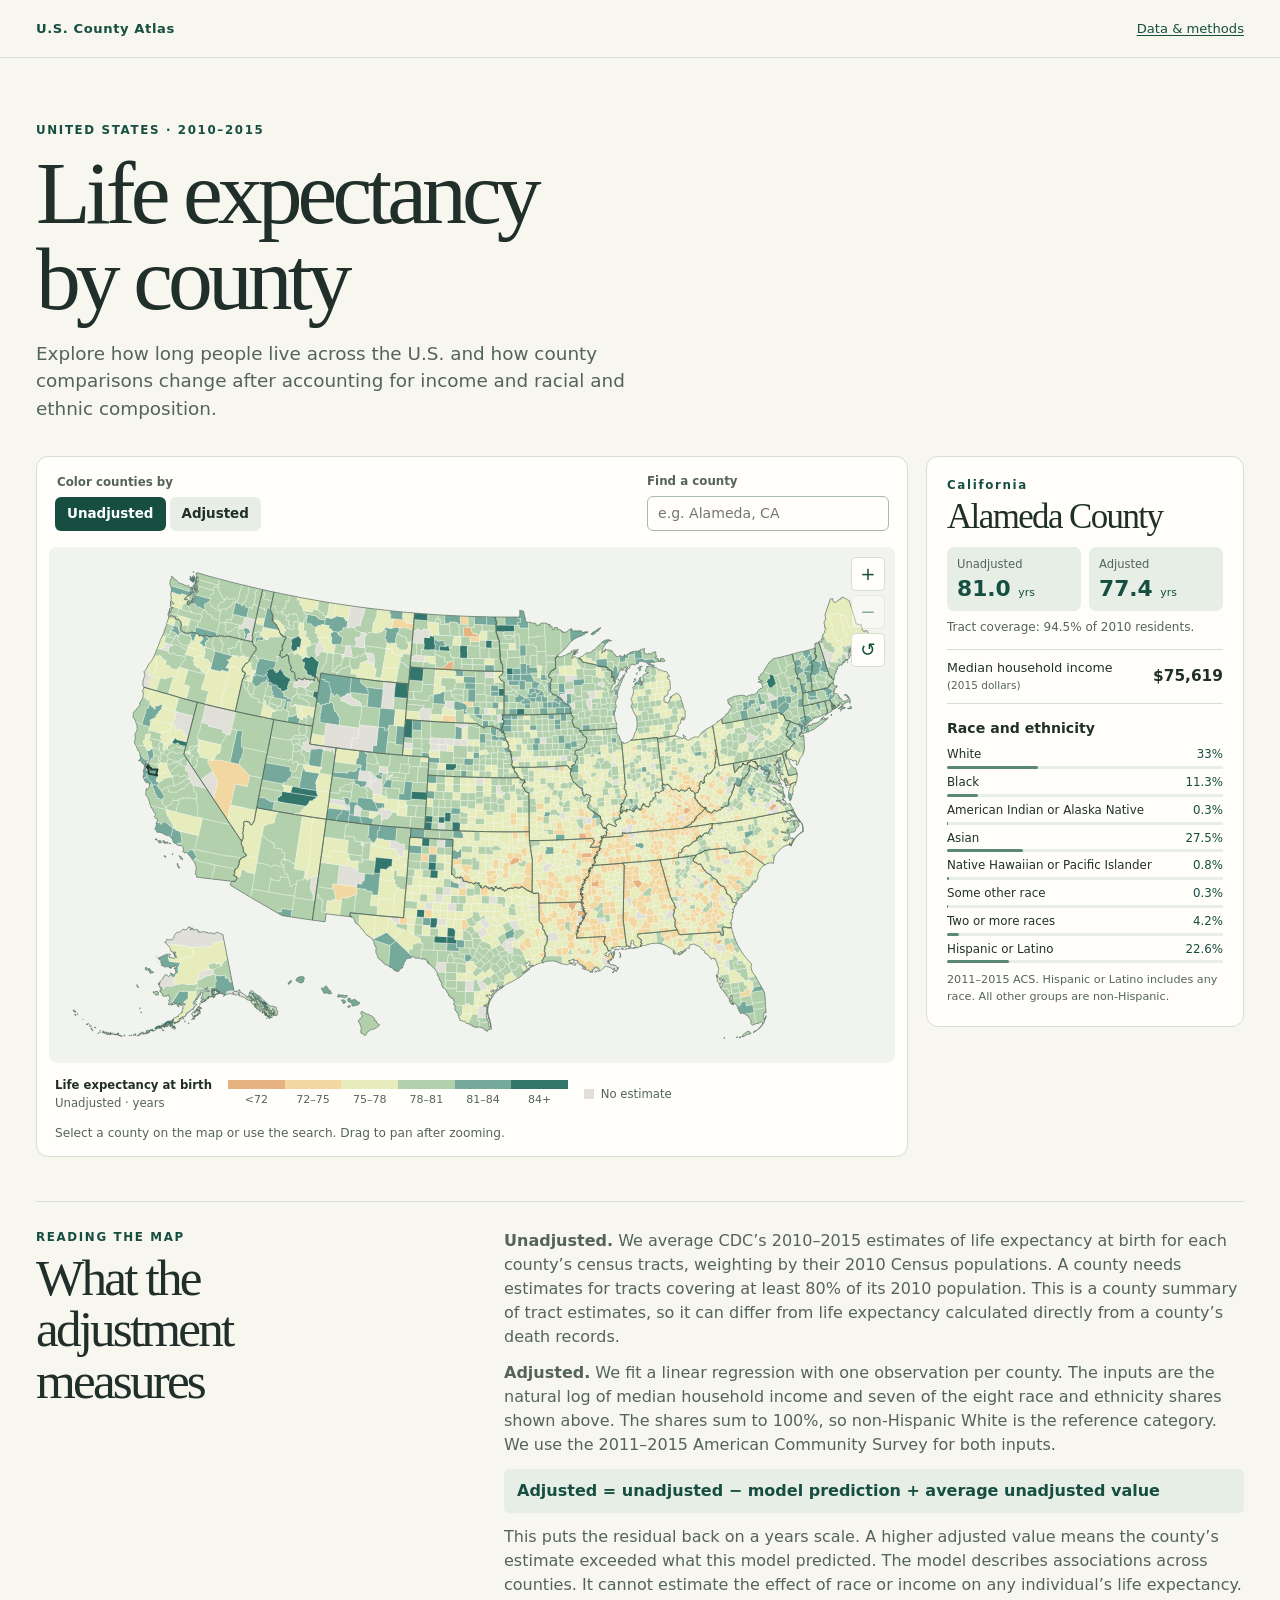
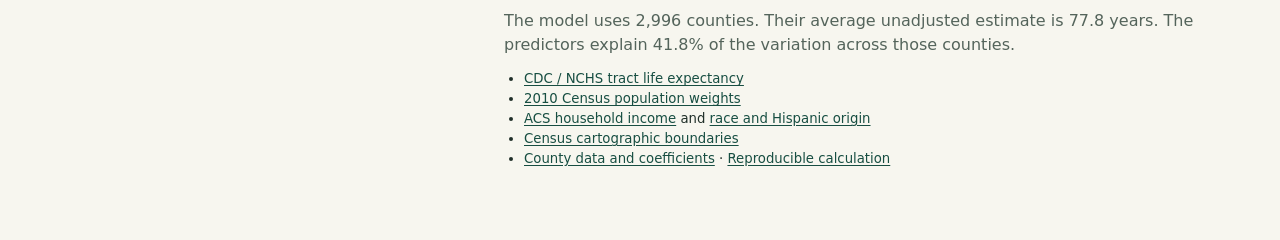
==== life-expectancies/index.html @ b8eef584 "Add interactive county life expectancy atlas" ====
<!doctype html>
<html lang="en">
<head>
  <meta charset="utf-8">
  <meta name="viewport" content="width=device-width, initial-scale=1">
  <meta name="description" content="Explore life expectancy, household income, and racial and ethnic composition across U.S. counties.">
  <title>Life Expectancy by County | U.S. County Atlas</title>
  <link rel="stylesheet" href="style.css">
  <script defer src="data/d3.min.js"></script>
  <script defer src="atlas.js"></script>
</head>
<body>
  <header class="masthead"><div class="frame masthead-inner">
    <a href="./" class="wordmark">U.S. County Atlas</a>
    <a href="#methods">Data &amp; methods</a>
  </div></header>
  <main class="frame">
    <header class="intro">
      <div class="eyebrow">UNITED STATES · 2010–2015</div>
      <h1>Life expectancy<br>by county</h1>
      <p>Explore how long people live across the U.S. and how county comparisons change after accounting for income and racial and ethnic composition.</p>
    </header>
    <div id="load-status" class="load" role="status">Loading county data…</div>
    <section id="explorer" class="explorer" aria-label="County explorer" hidden>
      <div class="map-panel">
        <div class="toolbar">
          <fieldset class="metric"><legend>Color counties by</legend>
            <label><input name="metric" type="radio" value="observed" checked><span>Unadjusted</span></label>
            <label><input name="metric" type="radio" value="adjusted"><span>Adjusted</span></label>
          </fieldset>
          <form id="find" class="search" role="search">
            <label for="query">Find a county</label>
            <input id="query" type="search" placeholder="e.g. Alameda, CA" autocomplete="off" spellcheck="false" aria-controls="results">
            <div id="results" class="results" hidden></div>
          </form>
        </div>
        <div id="map-shell" class="map-shell">
          <canvas id="map" aria-label="Map of U.S. counties. Click a county or use the county search to select one."></canvas>
          <div class="map-buttons" aria-label="Map zoom">
            <button type="button" id="zoom-in" aria-label="Zoom in">+</button>
            <button type="button" id="zoom-out" aria-label="Zoom out">−</button>
            <button type="button" id="reset" aria-label="Reset map view">↺</button>
          </div>
          <div id="tooltip" class="tooltip" hidden></div>
        </div>
        <div class="map-footer">
          <div><strong>Life expectancy at birth</strong><span id="legend-context">Unadjusted · years</span></div>
          <div id="legend" class="legend" aria-label="Map color scale"></div>
          <span class="no-data"><i></i> No estimate</span>
        </div>
        <p class="map-note">Select a county on the map or use the search. Drag to pan after zooming.</p>
      </div>
      <aside class="detail" aria-label="Selected county">
        <div id="profile" aria-live="polite"></div>
      </aside>
    </section>
    <section id="methods" class="methods">
      <div>
        <div class="eyebrow">READING THE MAP</div>
        <h2>What the adjustment measures</h2>
      </div>
      <div>
        <p><strong>Unadjusted.</strong> We average CDC’s 2010–2015 estimates of life expectancy at birth for each county’s census tracts, weighting by their 2010 Census populations. A county needs estimates for tracts covering at least 80% of its 2010 population. This is a county summary of tract estimates, so it can differ from life expectancy calculated directly from a county’s death records.</p>
        <p><strong>Adjusted.</strong> We fit a linear regression with one observation per county. The inputs are the natural log of median household income and seven of the eight race and ethnicity shares shown above. The shares sum to 100%, so non-Hispanic White is the reference category. We use the 2011–2015 American Community Survey for both inputs.</p>
        <p class="formula">Adjusted = unadjusted − model prediction + average unadjusted value</p>
        <p>This puts the residual back on a years scale. A higher adjusted value means the county’s estimate exceeded what this model predicted. The model describes associations across counties. It cannot estimate the effect of race or income on any individual’s life expectancy.</p>
        <p id="model-summary"></p>
        <ul class="sources">
          <li><a href="https://data.cdc.gov/d/5h56-n989">CDC / NCHS tract life expectancy</a></li>
          <li><a href="https://www.census.gov/geographies/reference-files/2010/geo/gazetter-file.html">2010 Census population weights</a></li>
          <li><a href="https://data.census.gov/table/ACSDT5Y2015.B19013">ACS household income</a> and <a href="https://data.census.gov/table/ACSDT5Y2015.B03002">race and Hispanic origin</a></li>
          <li><a href="https://www.census.gov/geographies/mapping-files/time-series/geo/cartographic-boundary.html">Census cartographic boundaries</a></li>
          <li><a href="data/county-data.json" download>County data and coefficients</a> · <a href="scripts/build_data.py">Reproducible calculation</a></li>
        </ul>
      </div>
    </section>
  </main>
</body>
</html>
---- life-expectancies/style.css ----
:root {
  color-scheme: light;
  --paper: #f7f6ef;
  --white: #fffefa;
  --ink: #202f29;
  --soft: #54645b;
  --line: #d7ded3;
  --forest: #174e42;
  --mint: #e6eee6;
  --missing: #e0dfd8;
  font: 16px/1.5 "Avenir Next", Avenir, system-ui, sans-serif;
}
*, *::before, *::after { box-sizing: border-box; }
body { margin: 0; background: var(--paper); color: var(--ink); }
[hidden] { display: none !important; }
button, input { font: inherit; }
button { cursor: pointer; }
a { color: var(--forest); text-underline-offset: .18em; }
:focus-visible { outline: 2px solid #28685a; outline-offset: 3px; }
.frame { width: min(1400px, 100% - 72px); margin: auto; }
.masthead { border-bottom: 1px solid var(--line); }
.masthead-inner { display: flex; justify-content: space-between; align-items: center; min-height: 57px; gap: 18px; }
.masthead-inner a { font-size: .82rem; color: var(--forest); }
.wordmark { text-decoration: none; font-weight: 750; letter-spacing: .045em; }
.intro { padding: clamp(32px, 5vw, 68px) 0 34px; }
.eyebrow { color: var(--forest); font-size: .74rem; font-weight: 750; letter-spacing: .14em; }
h1, h2 { font-family: Georgia, "Times New Roman", serif; font-weight: 400; letter-spacing: -.055em; }
h1 { margin: .11em 0 .2em; font-size: clamp(3.05rem, 7vw, 6.4rem); line-height: .96; }
.intro p { max-width: 620px; margin: 0; color: var(--soft); font-size: clamp(1rem, 1.7vw, 1.15rem); }
.explorer { display: grid; grid-template-columns: minmax(0, 1fr) minmax(278px, 318px); gap: 18px; align-items: start; }
.map-panel, .detail { border: 1px solid var(--line); border-radius: 12px; background: var(--white); }
.toolbar { display: flex; justify-content: space-between; align-items: end; flex-wrap: wrap; gap: 12px; padding: 16px 18px; }
.metric { padding: 0; margin: 0; border: none; display: flex; gap: 4px; }
.metric legend, .search label { display: block; margin-bottom: 5px; color: var(--soft); font-size: .74rem; font-weight: 700; }
.metric label { position: relative; }
.metric input { position: absolute; opacity: 0; inset: 0; width: 100%; height: 100%; margin: 0; cursor: pointer; }
.metric span { display: block; background: var(--mint); border-radius: 6px; padding: 7px 12px; font-size: .84rem; font-weight: 700; }
.metric input:checked + span { background: var(--forest); color: white; }
.metric input:focus-visible + span { outline: 2px solid var(--forest); outline-offset: 2px; }
.search { position: relative; flex: 0 1 242px; min-width: 195px; }
.search input { width: 100%; border: 1px solid #aab9ad; border-radius: 6px; padding: 6px 10px; color: var(--ink); background: var(--white); font-size: .88rem; }
.results { position: absolute; z-index: 5; top: calc(100% + 4px); left: 0; right: 0; background: var(--white); border: 1px solid var(--line); border-radius: 7px; padding: 4px; box-shadow: 0 8px 20px #20332a20; }
.results button { display: block; text-align: left; width: 100%; border: 0; padding: 7px 8px; background: transparent; border-radius: 4px; color: var(--ink); font-size: .84rem; }
.results button:hover, .results button:focus-visible { background: var(--mint); }
.results p { margin: 6px; font-size: .84rem; color: var(--soft); }
.map-shell { position: relative; margin: 0 12px; background: #f1f4ee; border-radius: 8px; overflow: hidden; }
canvas { width: 100%; aspect-ratio: 1.64; min-height: 235px; display: block; touch-action: pan-y; }
canvas.can-pan { cursor: grab; touch-action: none; }
canvas.dragging { cursor: grabbing; }
.map-buttons { position: absolute; top: 10px; right: 10px; display: grid; gap: 4px; }
.map-buttons button { display: grid; place-items: center; width: 34px; height: 34px; border: 1px solid var(--line); border-radius: 5px; background: var(--white); color: var(--forest); font-size: 1.15rem; line-height: 1; }
.map-buttons button:hover { background: var(--mint); }
.tooltip { position: absolute; z-index: 2; pointer-events: none; padding: 6px 9px; max-width: 210px; border-radius: 5px; background: var(--ink); color: #fff; font-size: .78rem; box-shadow: 0 2px 12px #1f382633; }
.map-footer { padding: 14px 18px 6px; display: flex; align-items: center; flex-wrap: wrap; gap: 9px 16px; }
.map-footer strong, .map-footer span { display: block; font-size: .73rem; }
.map-footer span { color: var(--soft); }
.legend { display: flex; min-width: 172px; flex: 1; max-width: 340px; }
.legend div { flex: 1; font-size: .69rem; text-align: center; color: var(--soft); }
.legend i { display: block; height: 9px; margin-bottom: 3px; }
.no-data { white-space: nowrap; }
.no-data i { display: inline-block; width: 10px; height: 10px; background: var(--missing); vertical-align: -1px; margin-right: 3px; }
.map-note { margin: 6px 18px 14px; color: var(--soft); font-size: .76rem; }
.detail { padding: 20px; }
.detail h2 { margin: 5px 0 12px; font-size: 2.18rem; line-height: 1; letter-spacing: -.045em; }
.detail dl { margin: 0; display: grid; grid-template-columns: 1fr 1fr; gap: 8px; }
.detail dl div { min-width: 0; background: var(--mint); border-radius: 7px; padding: 9px 10px; }
.detail dl dt { font-size: .72rem; color: var(--soft); }
.detail dl dd { font-size: 1.36rem; line-height: 1.25; font-weight: 700; color: var(--forest); margin: 2px 0 0; }
.detail dl dd small { font-weight: 500; font-size: .68rem; }
.coverage { color: var(--soft); margin: 7px 0 13px; font-size: .75rem; }
.detail h3 { margin: 14px 0 7px; font-size: .88rem; }
.income { border-block: 1px solid var(--line); display: flex; align-items: center; justify-content: space-between; gap: 9px; padding: 9px 0; font-size: .79rem; }
.income strong { font-size: .96rem; }
.race { padding: 0; margin: 0; list-style: none; }
.race li { margin-top: 5px; font-size: .74rem; }
.race .race-label { display: flex; justify-content: space-between; align-items: start; gap: 6px; }
.race .race-value { color: var(--forest); white-space: nowrap; font-variant-numeric: tabular-nums; }
.bar { height: 3px; width: 100%; background: var(--mint); display: block; margin-top: 2px; border-radius: 2px; }
.bar i { display: block; height: 100%; background: #598879; border-radius: 2px; }
.race-note { margin: 9px 0 0; color: var(--soft); font-size: .7rem; }
.methods { margin: 44px 0; padding: 27px 0; border-top: 1px solid var(--line); display: grid; grid-template-columns: minmax(190px, .6fr) 1fr; gap: 24px; }
.methods h2 { margin: 5px 0; max-width: 360px; font-size: clamp(1.9rem, 4vw, 3.25rem); line-height: 1; }
.methods p { margin: 0 0 12px; color: var(--soft); }
.methods .formula { font-weight: 700; color: var(--forest); background: var(--mint); padding: 10px 13px; border-radius: 5px; }
.sources { padding-left: 20px; margin: 10px 0 0; font-size: .83rem; }
.load { padding: 16px 0 28px; }
@media (max-width: 900px) {
  .frame { width: calc(100% - 32px); }
  .explorer { grid-template-columns: 1fr; }
}
@media (max-width: 555px) {
  .toolbar { align-items: start; }
  .search { flex: 1 1 100%; }
  .methods { grid-template-columns: 1fr; gap: 12px; }
}
.income small { display: block; color: var(--soft); }
.map-buttons button:disabled { opacity: .45; cursor: default; }
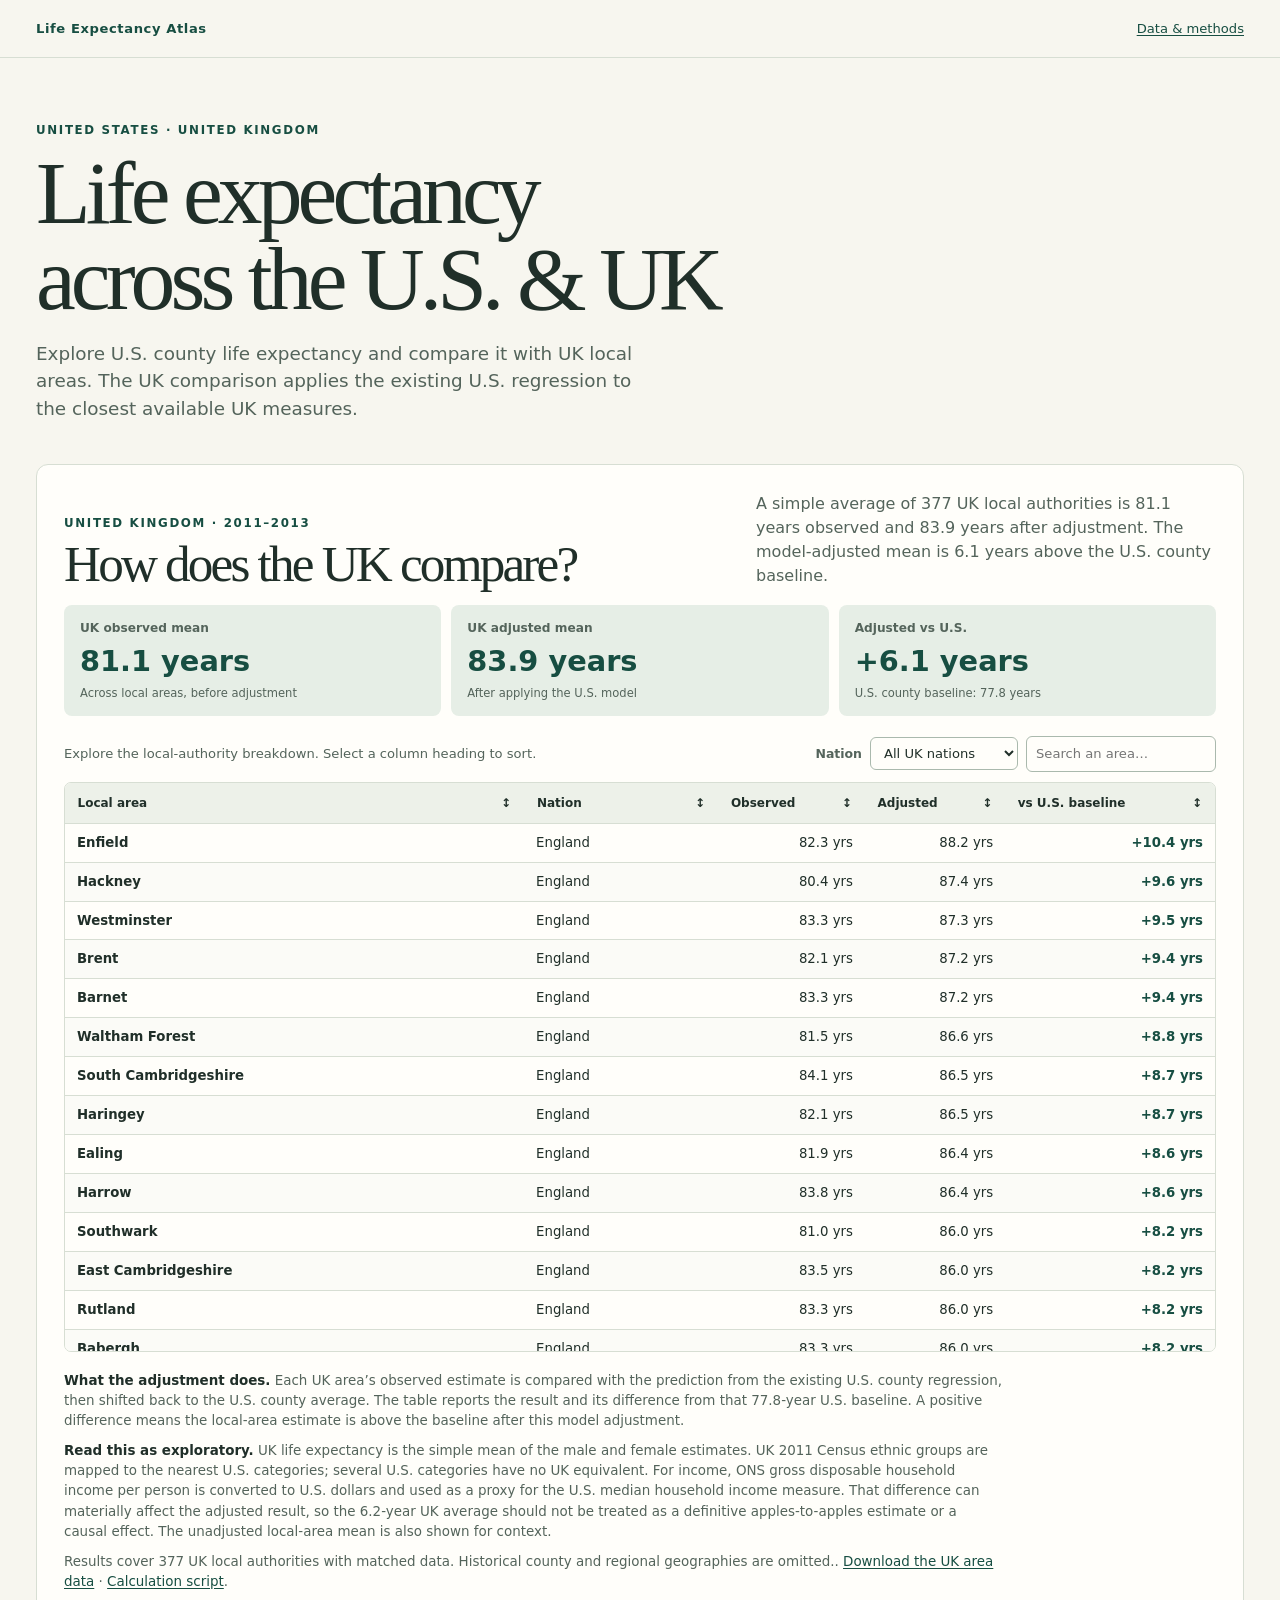
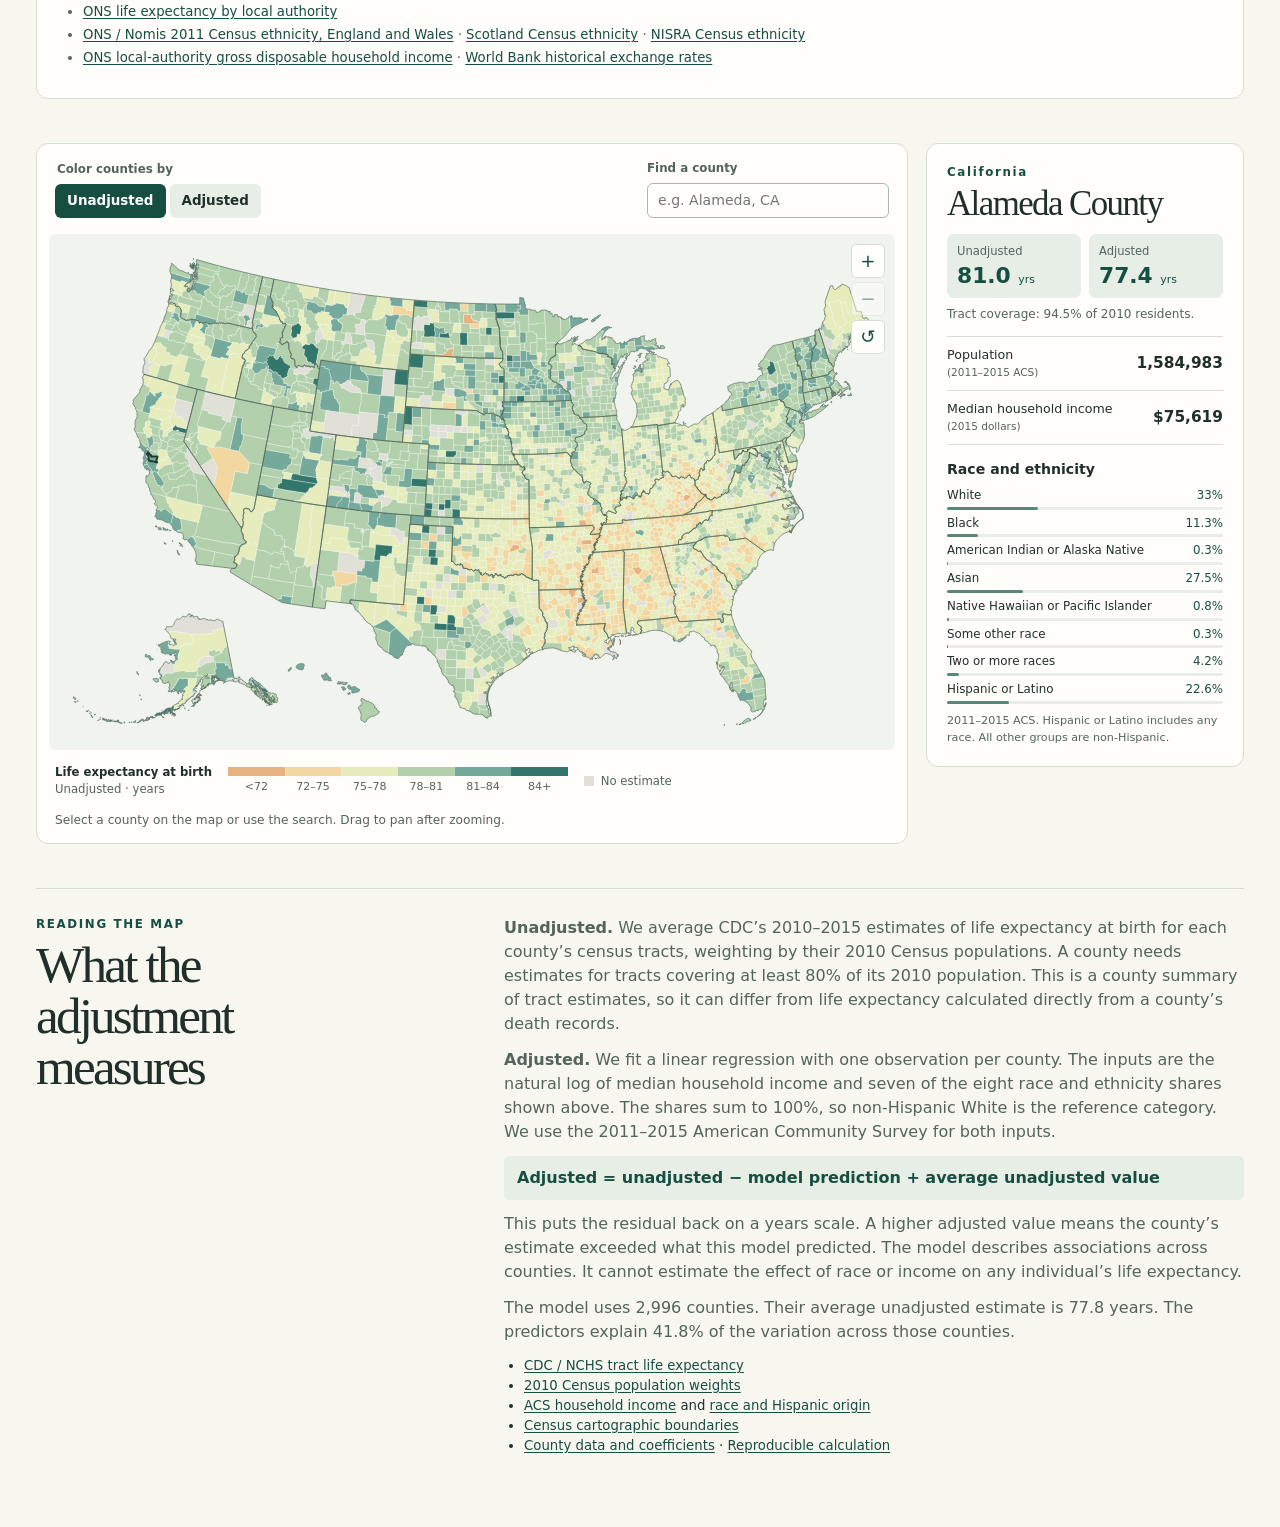
==== commit 4352d6cc: "Add UK local authority life expectancy comparison" ====
--- a/life-expectancies/index.html
+++ b/life-expectancies/index.html
@@ -3,23 +3,54 @@
 <head>
   <meta charset="utf-8">
   <meta name="viewport" content="width=device-width, initial-scale=1">
-  <meta name="description" content="Explore life expectancy, household income, and racial and ethnic composition across U.S. counties.">
-  <title>Life Expectancy by County | U.S. County Atlas</title>
+  <meta name="description" content="Explore life expectancy across U.S. counties and UK local authority areas, including an exploratory regression adjustment.">
+  <title>Life Expectancy Atlas | U.S. Counties and UK Local Areas</title>
   <link rel="stylesheet" href="style.css">
   <script defer src="data/d3.min.js"></script>
   <script defer src="atlas.js"></script>
 </head>
 <body>
   <header class="masthead"><div class="frame masthead-inner">
-    <a href="./" class="wordmark">U.S. County Atlas</a>
+    <a href="./" class="wordmark">Life Expectancy Atlas</a>
     <a href="#methods">Data &amp; methods</a>
   </div></header>
   <main class="frame">
     <header class="intro">
-      <div class="eyebrow">UNITED STATES · 2010–2015</div>
-      <h1>Life expectancy<br>by county</h1>
-      <p>Explore how long people live across the U.S. and how county comparisons change after accounting for income and racial and ethnic composition.</p>
+      <div class="eyebrow">UNITED STATES · UNITED KINGDOM</div>
+      <h1>Life expectancy<br>across the U.S. &amp; UK</h1>
+      <p>Explore U.S. county life expectancy and compare it with UK local areas. The UK comparison applies the existing U.S. regression to the closest available UK measures.</p>
     </header>
+    <section class="uk-section" aria-labelledby="uk-title">
+      <div class="uk-heading">
+        <div><div class="eyebrow">UNITED KINGDOM · 2011–2013</div><h2 id="uk-title">How does the UK compare?</h2></div>
+        <p id="uk-description">Loading UK local-area data…</p>
+      </div>
+      <div id="uk-summary" class="uk-summary" aria-live="polite"></div>
+      <div class="uk-toolbar">
+        <p>Explore the local-authority breakdown. Select a column heading to sort.</p>
+        <div class="uk-filters">
+          <label for="uk-country">Nation</label>
+          <select id="uk-country"><option value="all">All UK nations</option><option>England</option><option>Scotland</option><option>Wales</option><option>Northern Ireland</option></select>
+          <label class="sr-only" for="uk-search">Search local areas</label>
+          <input id="uk-search" type="search" placeholder="Search an area…" autocomplete="off">
+        </div>
+      </div>
+      <div class="uk-table-wrap"><table class="uk-table">
+        <thead><tr><th><button data-sort="name">Local area <span>↕</span></button></th><th><button data-sort="country">Nation <span>↕</span></button></th><th><button data-sort="observed">Observed <span>↕</span></button></th><th><button data-sort="adjusted">Adjusted <span>↕</span></button></th><th><button data-sort="difference">vs U.S. baseline <span>↕</span></button></th></tr></thead>
+        <tbody id="uk-rows"></tbody>
+      </table></div>
+      <p id="uk-empty" class="uk-empty" hidden>No local areas match that search.</p>
+      <div class="uk-method">
+        <p><strong>What the adjustment does.</strong> Each UK area’s observed estimate is compared with the prediction from the existing U.S. county regression, then shifted back to the U.S. county average. The table reports the result and its difference from that 77.8-year U.S. baseline. A positive difference means the local-area estimate is above the baseline after this model adjustment.</p>
+        <p><strong>Read this as exploratory.</strong> UK life expectancy is the simple mean of the male and female estimates. UK 2011 Census ethnic groups are mapped to the nearest U.S. categories; several U.S. categories have no UK equivalent. For income, ONS gross disposable household income per person is converted to U.S. dollars and used as a proxy for the U.S. median household income measure. That difference can materially affect the adjusted result, so the 6.2-year UK average should not be treated as a definitive apples-to-apples estimate or a causal effect. The unadjusted local-area mean is also shown for context.</p>
+        <p>Results cover <span id="uk-coverage"></span>. <a href="data/uk-area-data.json" download>Download the UK area data</a> · <a href="scripts/build_uk_data.py">Calculation script</a>.</p>
+        <ul class="sources">
+          <li><a href="https://www.ons.gov.uk/datasets/life-expectancy-by-local-authority/editions/time-series/versions/1">ONS life expectancy by local authority</a></li>
+          <li><a href="https://www.nomisweb.co.uk/datasets/c2011ks201ew">ONS / Nomis 2011 Census ethnicity, England and Wales</a> · <a href="https://www.scotlandscensus.gov.uk/documents/2011-census-table-data-council-area-2011/">Scotland Census ethnicity</a> · <a href="https://www.nisra.gov.uk/publications/2011-census-quick-statistics-tables-ethnicity-identity-language-and-religion">NISRA Census ethnicity</a></li>
+          <li><a href="https://www.ons.gov.uk/economy/regionalaccounts/grossdisposablehouseholdincome/datasets/regionalgrossdisposablehouseholdincomegdhibylocalauthorityintheuk">ONS local-authority gross disposable household income</a> · <a href="https://api.worldbank.org/v2/country/GBR/indicator/PA.NUS.FCRF?date=2011:2013&amp;format=json">World Bank historical exchange rates</a></li>
+        </ul>
+      </div>
+    </section>
     <div id="load-status" class="load" role="status">Loading county data…</div>
     <section id="explorer" class="explorer" aria-label="County explorer" hidden>
       <div class="map-panel">
--- a/life-expectancies/style.css
+++ b/life-expectancies/style.css
@@ -69,8 +69,11 @@
 .detail dl dd small { font-weight: 500; font-size: .68rem; }
 .coverage { color: var(--soft); margin: 7px 0 13px; font-size: .75rem; }
 .detail h3 { margin: 14px 0 7px; font-size: .88rem; }
-.income { border-block: 1px solid var(--line); display: flex; align-items: center; justify-content: space-between; gap: 9px; padding: 9px 0; font-size: .79rem; }
-.income strong { font-size: .96rem; }
+.county-facts { border-block: 1px solid var(--line); }
+.county-facts div { display: flex; align-items: center; justify-content: space-between; gap: 9px; padding: 9px 0; font-size: .79rem; }
+.county-facts div + div { border-top: 1px solid var(--line); }
+.county-facts strong { font-size: .96rem; }
+.county-facts small { display: block; color: var(--soft); }
 .race { padding: 0; margin: 0; list-style: none; }
 .race li { margin-top: 5px; font-size: .74rem; }
 .race .race-label { display: flex; justify-content: space-between; align-items: start; gap: 6px; }
@@ -84,14 +87,52 @@
 .methods .formula { font-weight: 700; color: var(--forest); background: var(--mint); padding: 10px 13px; border-radius: 5px; }
 .sources { padding-left: 20px; margin: 10px 0 0; font-size: .83rem; }
 .load { padding: 16px 0 28px; }
+.uk-section { margin: 8px 0 44px; padding: 27px; border: 1px solid var(--line); border-radius: 12px; background: var(--white); }
+.uk-heading { display: flex; justify-content: space-between; align-items: end; gap: 24px; }
+.uk-heading h2 { margin: 5px 0 16px; font-size: clamp(2rem, 4vw, 3.25rem); line-height: 1; }
+.uk-heading > p { max-width: 460px; margin: 0 0 17px; color: var(--soft); }
+.uk-summary { display: grid; grid-template-columns: repeat(3, minmax(0, 1fr)); gap: 10px; }
+.uk-stat { display: grid; gap: 2px; padding: 14px 16px; border-radius: 8px; background: var(--mint); }
+.uk-stat > span { font-size: .76rem; color: var(--soft); font-weight: 700; }
+.uk-stat strong { color: var(--forest); font-size: clamp(1.3rem, 2.3vw, 1.8rem); font-variant-numeric: tabular-nums; }
+.uk-stat small { color: var(--soft); font-size: .72rem; }
+.uk-toolbar { display: flex; justify-content: space-between; align-items: center; gap: 16px; margin: 20px 0 10px; }
+.uk-toolbar p { margin: 0; color: var(--soft); font-size: .82rem; }
+.uk-filters { display: flex; align-items: center; gap: 8px; }
+.uk-filters label { color: var(--soft); font-size: .78rem; font-weight: 700; }
+.uk-filters select, .uk-filters input { min-width: 140px; padding: 7px 9px; border: 1px solid #aab9ad; border-radius: 6px; background: var(--white); color: var(--ink); font: inherit; font-size: .82rem; }
+.uk-filters input { min-width: 190px; }
+.sr-only { position: absolute; width: 1px; height: 1px; padding: 0; margin: -1px; overflow: hidden; clip: rect(0,0,0,0); white-space: nowrap; border: 0; }
+.uk-table-wrap { max-height: 570px; overflow: auto; border: 1px solid var(--line); border-radius: 7px; }
+.uk-table { width: 100%; border-collapse: collapse; font-size: .83rem; font-variant-numeric: tabular-nums; }
+.uk-table th { position: sticky; top: 0; z-index: 1; background: #edf1e9; text-align: left; }
+.uk-table th button { width: 100%; display: flex; align-items: center; justify-content: space-between; border: 0; padding: 10px 12px; color: var(--ink); background: transparent; text-align: left; font: inherit; font-size: .75rem; font-weight: 750; white-space: nowrap; }
+.uk-table td { padding: 9px 12px; border-top: 1px solid var(--line); white-space: nowrap; }
+.uk-table td:first-child { white-space: normal; font-weight: 650; }
+.uk-table td:nth-child(n+3) { text-align: right; }
+.uk-table tr:nth-child(even) { background: #fbfbf7; }
+.uk-table .positive { color: var(--forest); font-weight: 750; }
+.uk-table .negative { color: #8a4d30; font-weight: 750; }
+.uk-empty { margin: 12px 0; color: var(--soft); }
+.uk-method { margin-top: 19px; max-width: 940px; color: var(--soft); font-size: .84rem; }
+.uk-method p { margin: 0 0 10px; }
+.uk-method strong { color: var(--ink); }
+.uk-method .sources { padding-left: 19px; }
+.uk-method .sources li { margin: 3px 0; }
 @media (max-width: 900px) {
   .frame { width: calc(100% - 32px); }
   .explorer { grid-template-columns: 1fr; }
+  .uk-heading { display: block; }
+  .uk-heading > p { margin: 0 0 14px; }
 }
 @media (max-width: 555px) {
   .toolbar { align-items: start; }
   .search { flex: 1 1 100%; }
   .methods { grid-template-columns: 1fr; gap: 12px; }
+  .uk-section { padding: 17px 12px; }
+  .uk-summary { grid-template-columns: 1fr; }
+  .uk-toolbar { align-items: stretch; flex-direction: column; }
+  .uk-filters { flex-wrap: wrap; }
+  .uk-filters select, .uk-filters input { flex: 1; }
 }
-.income small { display: block; color: var(--soft); }
 .map-buttons button:disabled { opacity: .45; cursor: default; }
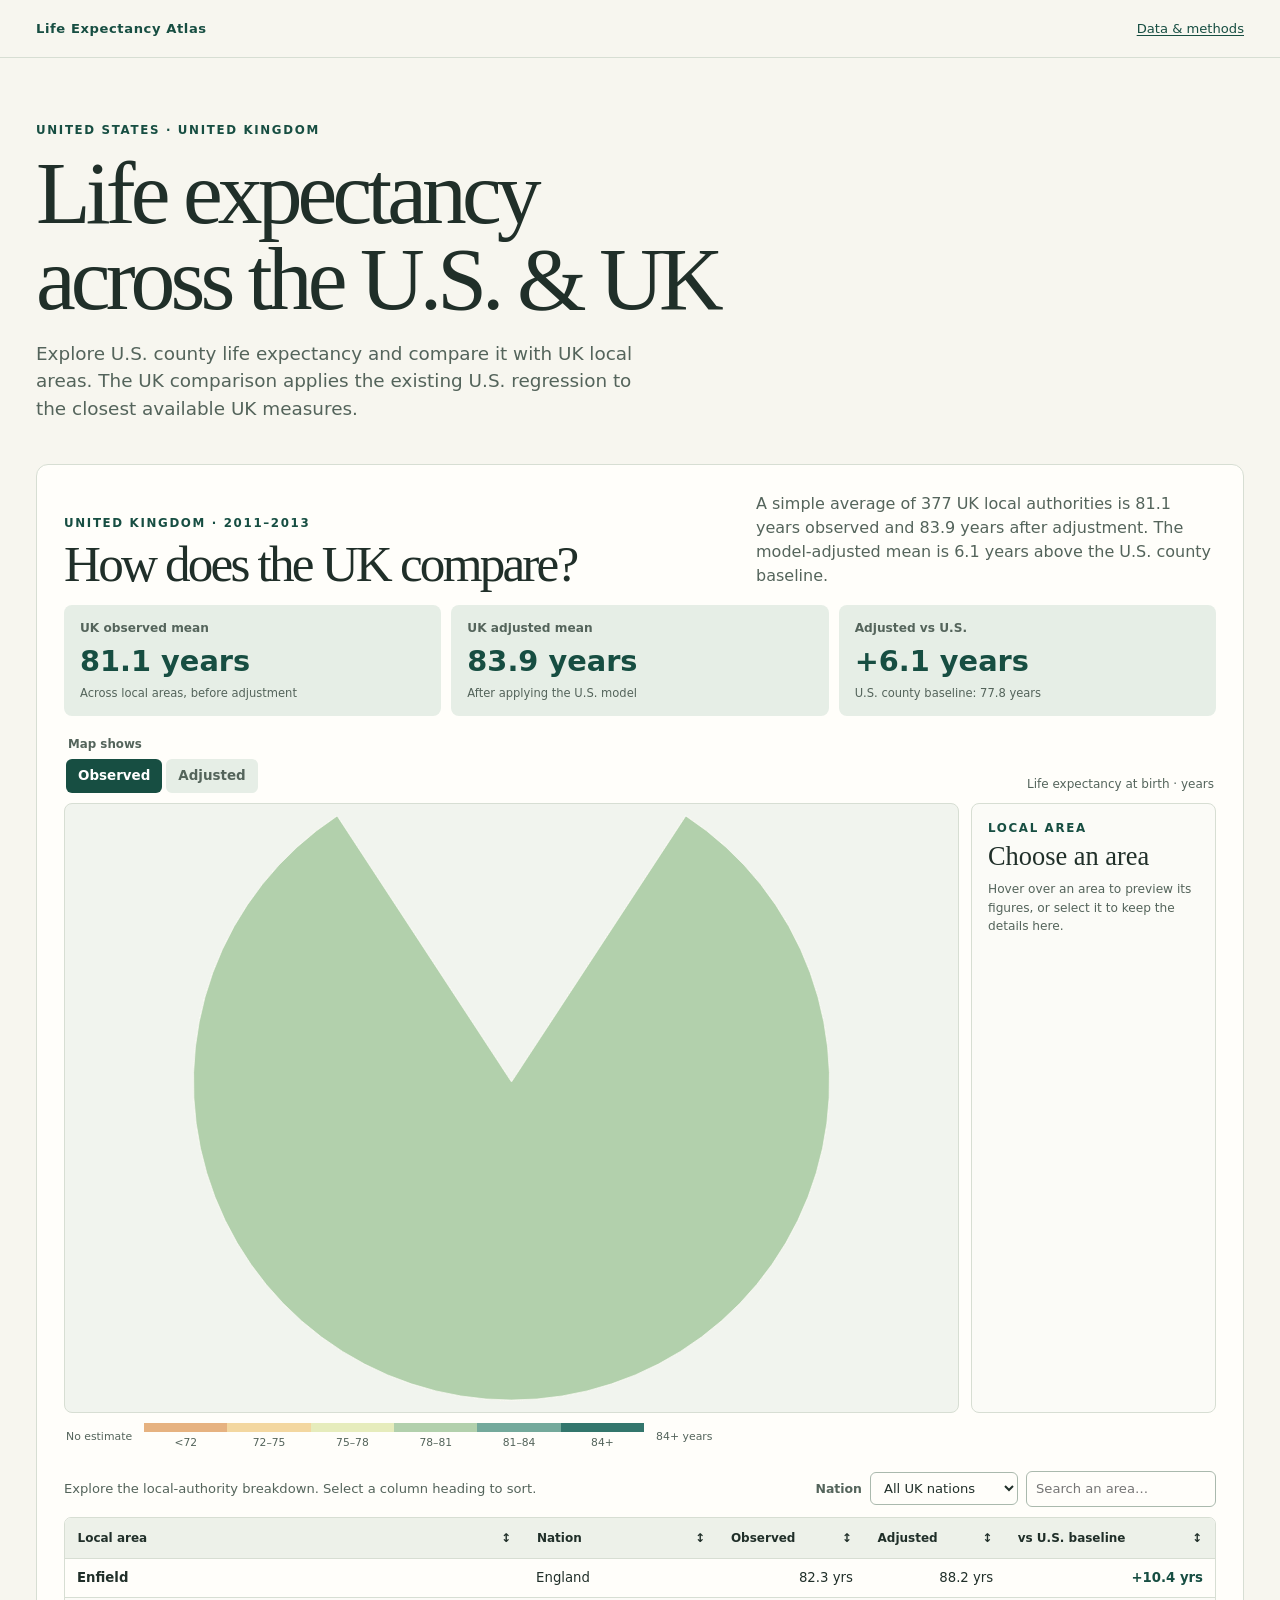
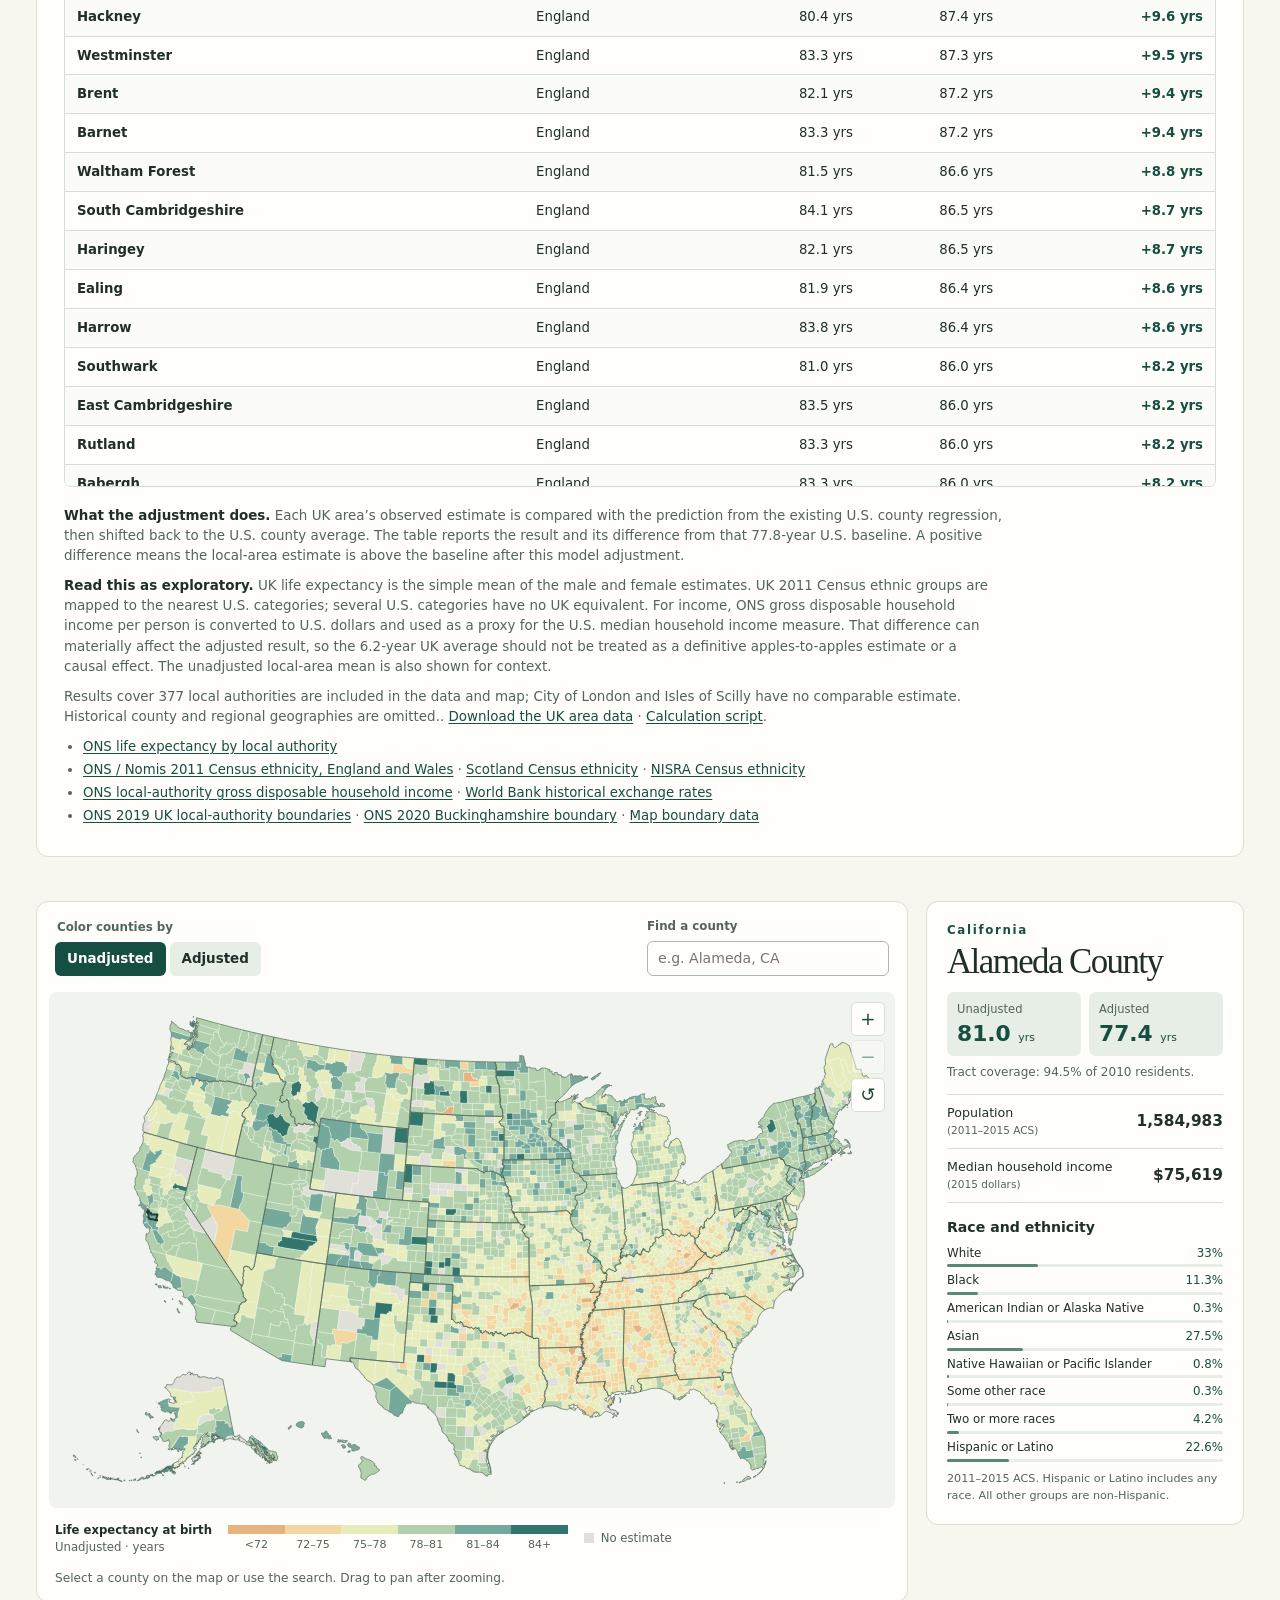
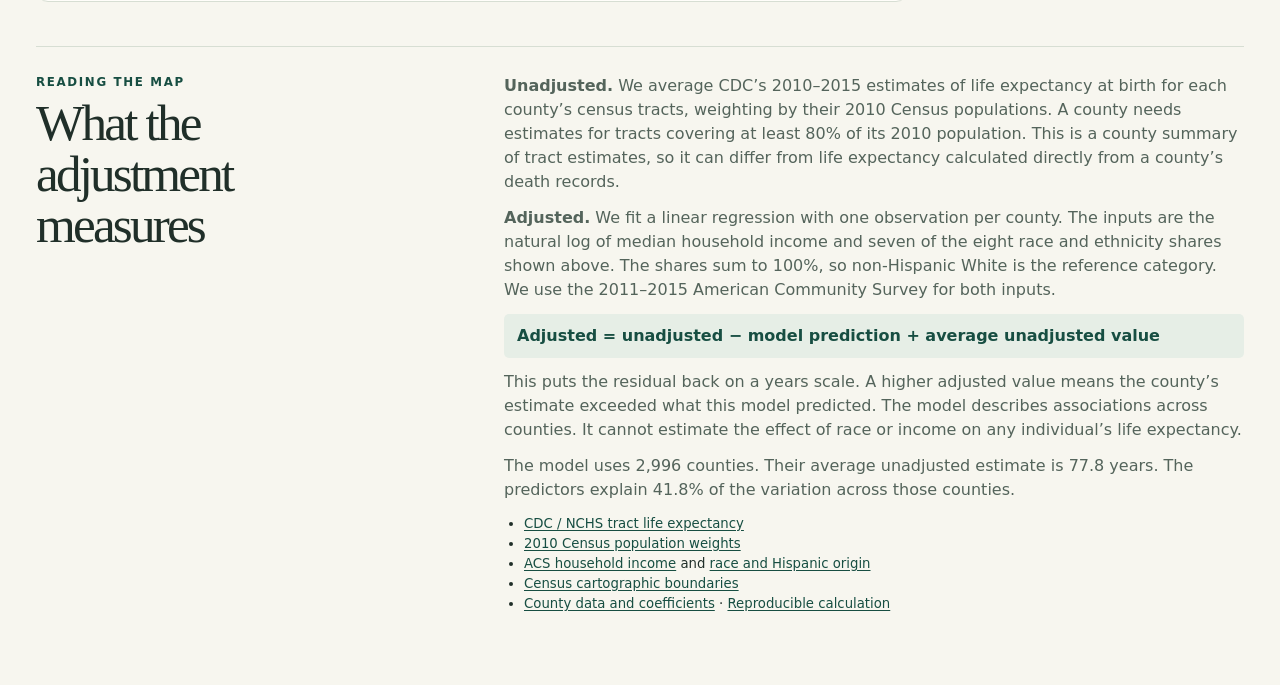
==== commit eb9795fa: "Add interactive UK local authority map" ====
--- a/life-expectancies/index.html
+++ b/life-expectancies/index.html
@@ -26,6 +26,25 @@
         <p id="uk-description">Loading UK local-area data…</p>
       </div>
       <div id="uk-summary" class="uk-summary" aria-live="polite"></div>
+      <div class="uk-map-toolbar">
+        <fieldset class="metric"><legend>Map shows</legend>
+          <label><input name="uk-metric" type="radio" value="observed" checked><span>Observed</span></label>
+          <label><input name="uk-metric" type="radio" value="adjusted"><span>Adjusted</span></label>
+        </fieldset>
+        <span>Life expectancy at birth · years</span>
+      </div>
+      <div class="uk-map-layout">
+        <div id="uk-map-shell" class="uk-map-shell">
+          <svg id="uk-map" role="group" aria-label="Map of UK local authority life expectancy. Select an area for details."></svg>
+          <div id="uk-map-tooltip" class="uk-map-tooltip" role="status" hidden></div>
+        </div>
+        <aside id="uk-profile" class="uk-profile" aria-live="polite">
+          <div class="eyebrow">LOCAL AREA</div>
+          <h3>Choose an area</h3>
+          <p>Hover over an area to preview its figures, or select it to keep the details here.</p>
+        </aside>
+      </div>
+      <div class="uk-map-legend"><span>No estimate</span><div id="uk-legend" aria-label="Map color scale"></div><span>84+ years</span></div>
       <div class="uk-toolbar">
         <p>Explore the local-authority breakdown. Select a column heading to sort.</p>
         <div class="uk-filters">
@@ -48,6 +67,7 @@
           <li><a href="https://www.ons.gov.uk/datasets/life-expectancy-by-local-authority/editions/time-series/versions/1">ONS life expectancy by local authority</a></li>
           <li><a href="https://www.nomisweb.co.uk/datasets/c2011ks201ew">ONS / Nomis 2011 Census ethnicity, England and Wales</a> · <a href="https://www.scotlandscensus.gov.uk/documents/2011-census-table-data-council-area-2011/">Scotland Census ethnicity</a> · <a href="https://www.nisra.gov.uk/publications/2011-census-quick-statistics-tables-ethnicity-identity-language-and-religion">NISRA Census ethnicity</a></li>
           <li><a href="https://www.ons.gov.uk/economy/regionalaccounts/grossdisposablehouseholdincome/datasets/regionalgrossdisposablehouseholdincomegdhibylocalauthorityintheuk">ONS local-authority gross disposable household income</a> · <a href="https://api.worldbank.org/v2/country/GBR/indicator/PA.NUS.FCRF?date=2011:2013&amp;format=json">World Bank historical exchange rates</a></li>
+          <li><a href="https://www.data.gov.uk/dataset/f7fc6406-80ad-4d3a-8473-bef4ba629895/local-authority-districts-december-2019-boundaries-uk-bgc1">ONS 2019 UK local-authority boundaries</a> · <a href="https://www.data.gov.uk/dataset/51c760ee-e3f6-40a7-9031-34e78cb677c0/local-authority-districts-december-2020-boundaries-uk-bgc-v2">ONS 2020 Buckinghamshire boundary</a> · <a href="data/uk-map.geojson" download>Map boundary data</a></li>
         </ul>
       </div>
     </section>
--- a/life-expectancies/style.css
+++ b/life-expectancies/style.css
@@ -96,6 +96,26 @@
 .uk-stat > span { font-size: .76rem; color: var(--soft); font-weight: 700; }
 .uk-stat strong { color: var(--forest); font-size: clamp(1.3rem, 2.3vw, 1.8rem); font-variant-numeric: tabular-nums; }
 .uk-stat small { color: var(--soft); font-size: .72rem; }
+.uk-map-toolbar { display: flex; justify-content: space-between; align-items: end; gap: 16px; padding: 20px 2px 10px; color: var(--soft); font-size: .75rem; }
+.uk-map-toolbar .metric { flex-wrap: wrap; }
+.uk-map-layout { display: grid; grid-template-columns: minmax(0, 1fr) 245px; gap: 12px; align-items: stretch; }
+.uk-map-shell { position: relative; min-width: 0; height: clamp(410px, 48vw, 610px); overflow: hidden; display: grid; place-items: center; border: 1px solid var(--line); border-radius: 8px; background: #f1f4ee; }
+#uk-map { width: 100%; height: 100%; display: block; }
+.uk-region { stroke: #f7f8f2; stroke-width: .75; vector-effect: non-scaling-stroke; cursor: pointer; transition: filter .12s ease; }
+.uk-region:hover, .uk-region:focus-visible { filter: brightness(.88); stroke: #173f35; stroke-width: 1.8; outline: none; }
+.uk-region.is-selected { stroke: #173f35; stroke-width: 2; }
+.uk-map-tooltip { position: absolute; z-index: 2; pointer-events: none; max-width: 255px; padding: 7px 10px; border-radius: 5px; background: var(--ink); color: #fff; font-size: .75rem; box-shadow: 0 2px 12px #1f382633; }
+.uk-profile { min-width: 0; padding: 16px; border: 1px solid var(--line); border-radius: 8px; background: #fbfbf7; }
+.uk-profile h3 { margin: 5px 0 10px; font-family: Georgia, "Times New Roman", serif; font-size: 1.65rem; line-height: 1.05; font-weight: 400; }
+.uk-profile > p { margin: 8px 0 0; color: var(--soft); font-size: .76rem; }
+.uk-profile dl { margin: 0; }
+.uk-profile dl div { padding: 9px 0; border-top: 1px solid var(--line); }
+.uk-profile dt { color: var(--soft); font-size: .7rem; }
+.uk-profile dd { margin: 2px 0 0; color: var(--forest); font-size: 1.02rem; font-weight: 700; font-variant-numeric: tabular-nums; }
+.uk-map-legend { display: flex; align-items: center; gap: 12px; margin: 10px 2px 4px; color: var(--soft); font-size: .68rem; }
+#uk-legend { display: flex; width: min(500px, 70%); }
+#uk-legend div { flex: 1; text-align: center; font-size: .67rem; }
+#uk-legend i { display: block; height: 9px; margin-bottom: 3px; }
 .uk-toolbar { display: flex; justify-content: space-between; align-items: center; gap: 16px; margin: 20px 0 10px; }
 .uk-toolbar p { margin: 0; color: var(--soft); font-size: .82rem; }
 .uk-filters { display: flex; align-items: center; gap: 8px; }
@@ -124,6 +144,7 @@
   .explorer { grid-template-columns: 1fr; }
   .uk-heading { display: block; }
   .uk-heading > p { margin: 0 0 14px; }
+  .uk-map-layout { grid-template-columns: minmax(0, 1fr) 215px; }
 }
 @media (max-width: 555px) {
   .toolbar { align-items: start; }
@@ -131,6 +152,9 @@
   .methods { grid-template-columns: 1fr; gap: 12px; }
   .uk-section { padding: 17px 12px; }
   .uk-summary { grid-template-columns: 1fr; }
+  .uk-map-layout { grid-template-columns: 1fr; }
+  .uk-map-shell { height: min(118vw, 500px); min-height: 360px; }
+  .uk-profile { min-height: 170px; }
   .uk-toolbar { align-items: stretch; flex-direction: column; }
   .uk-filters { flex-wrap: wrap; }
   .uk-filters select, .uk-filters input { flex: 1; }
